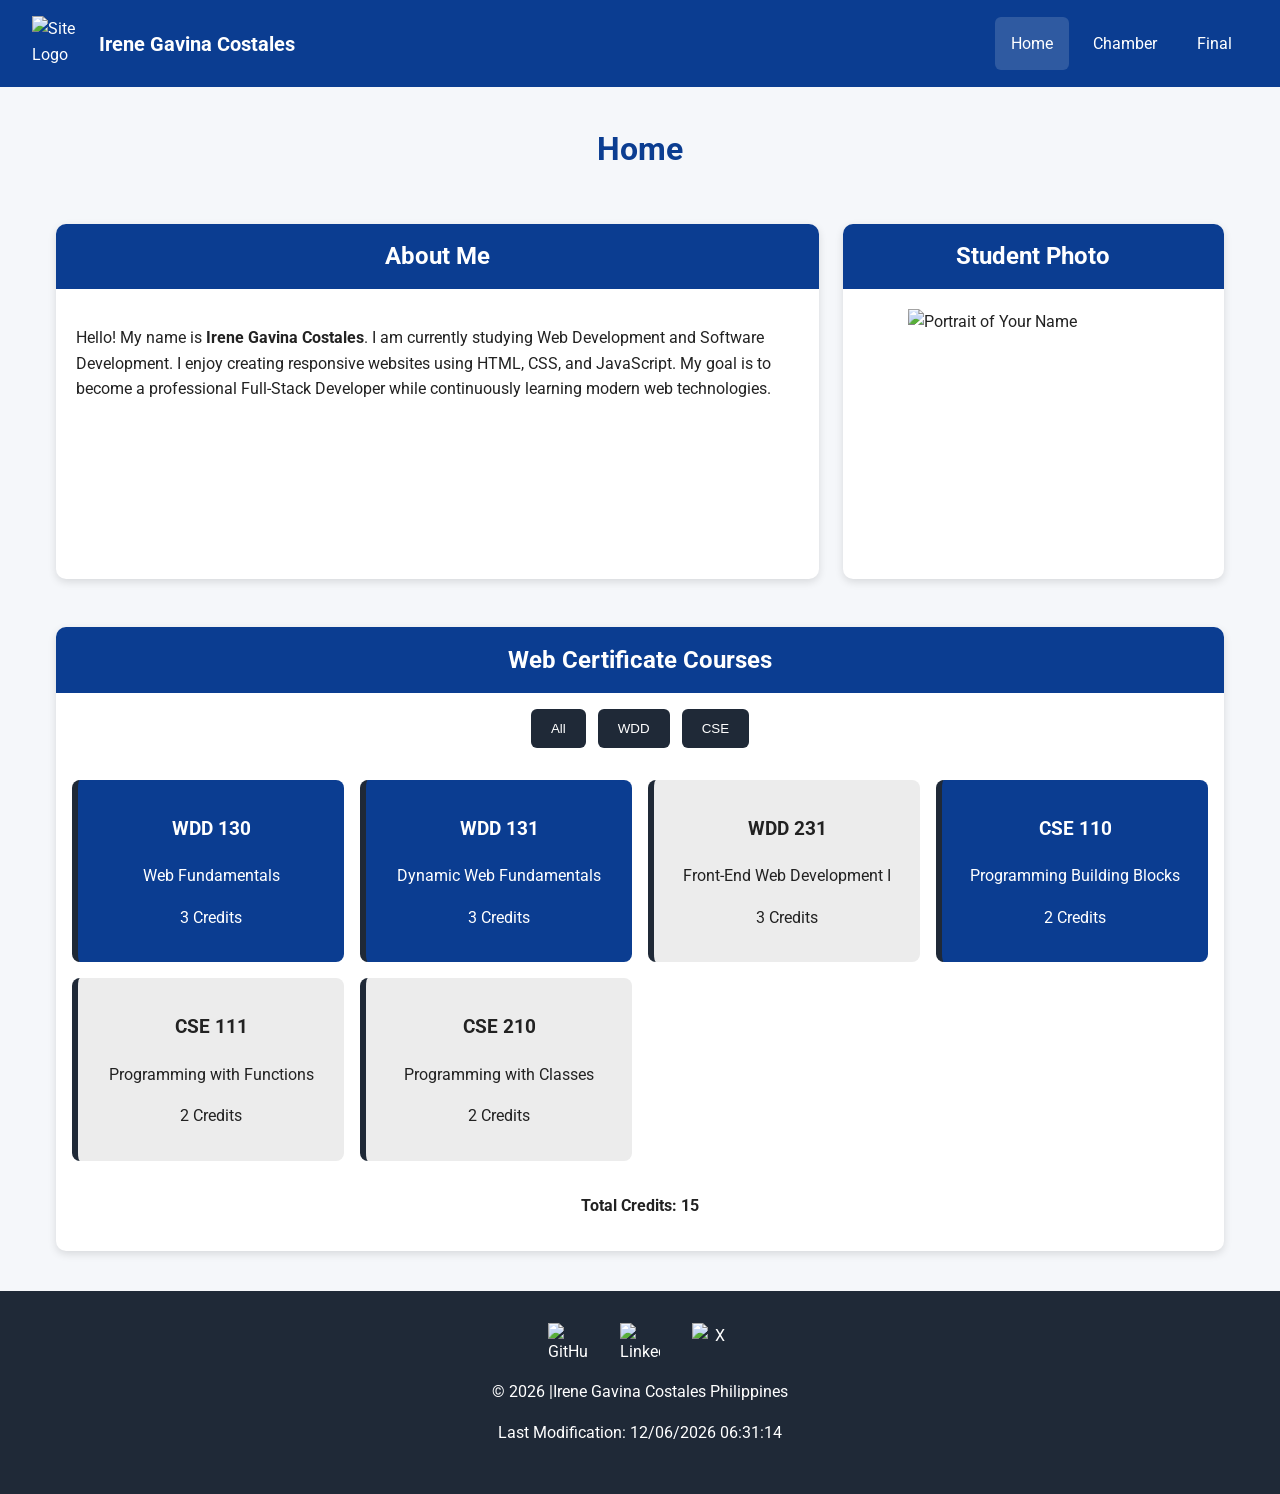
==== index.html @ 562f107d "commit" ====
<!DOCTYPE html>
<html lang="en">

<head>
    <!-- ==========================
         META INFORMATION
    =========================== -->
    <meta charset="UTF-8">
    <meta name="viewport" content="width=device-width, initial-scale=1.0">

    <title>Home | Irene Gavina Costales</title>

    <meta name="description"
      content="Student portfolio for WDD231 showcasing web development projects and certificate courses.">

    <meta name="author" content="Irene Gavina Costales">

    <!-- Favicon -->
    <link rel="icon" href="images/favicon.ico">

    <!-- Google Fonts -->
    <link rel="preconnect" href="https://fonts.googleapis.com">

    <link rel="preconnect" href="https://fonts.gstatic.com" crossorigin>

    <link href="https://fonts.googleapis.com/css2?family=Roboto:wght@400;500;700&display=swap"
      rel="stylesheet">

    <!-- CSS -->
    <link rel="stylesheet" href="styles/normalize.css">
    <link rel="stylesheet" href="styles/small.css">
    <link rel="stylesheet" href="styles/larger.css">

    <!-- JavaScript -->
    <script src="scripts/navigation.js" defer></script>
    <script src="scripts/dates.js" defer></script>
    <script src="scripts/courses.js" defer></script>

</head>

<body>

    <!-- ==========================
         HEADER
    =========================== -->

    <header>

        <div class="logo-container">

            <img src="images/logo.svg" alt="Site Logo" class="logo" width="60" height="60">

            <span>Irene Gavina Costales</span>

        </div>

        <button id="menu" aria-label="Open Navigation Menu">

            ☰

        </button>

        <nav>

            <ul class="navigation">

                <li>
                    <a href="index.html" class="active">
                        Home
                    </a>
                </li>

                <li>
                    <a href="chamber/index.html">
                        Chamber
                    </a>
                </li>

                <li>
                    <a href="final/index.html">
                        Final
                    </a>
                </li>

            </ul>

        </nav>

    </header>

    <!-- ==========================
         MAIN
    =========================== -->

    <main>

        <h1>Home</h1>

        <!-- About Me -->

        <section class="card">

            <h2>About Me</h2>

            <div class="card-content">

                <p>

                    Hello! My name is <strong>Irene Gavina Costales</strong>.

                    I am currently studying Web Development and Software Development.

                    I enjoy creating responsive websites using HTML, CSS, and JavaScript.

                    My goal is to become a professional Full-Stack Developer while continuously
                    learning modern web technologies.

                </p>

            </div>

        </section>

        <!-- Student Photo -->

        <section class="card">

            <h2>Student Photo</h2>

            <div class="card-content photo">

                <img src="images/profile.webp" alt="Portrait of Your Name" width="250" height="250"
                  loading="lazy">

            </div>

        </section>

        <!-- Certificate Courses -->

        <section class="courses">

            <h2>Web Certificate Courses</h2>

            <div class="filter-buttons">

                <button id="all">All</button>

                <button id="wdd">WDD</button>

                <button id="cse">CSE</button>

            </div>

            <!-- JavaScript inserts cards here -->

            <div id="course-container">

            </div>

            <p class="credits">

                Total Credits:

                <span id="totalCredits"></span>

            </p>

        </section>

    </main>

    <!-- ==========================
         FOOTER
    =========================== -->

    <footer>

        <div class="social">

            <a href="https://github.com/eneri11/wdd231" target="_blank" rel="noopener">

                <img src="images/github.svg" alt="GitHub" width="40" height="40">

            </a>

            <a href="https://www.linkedin.com/in/irene-costales-feb1179/" target="_blank"
              rel="noopener">

                <img src="images/linkedin.svg" alt="LinkedIn" width="40" height="40">

            </a>

            <a href="https://x.com/YOURUSERNAME" target="_blank" rel="noopener">

                <img src="images/x.svg" alt="X" width="40" height="40">

            </a>

        </div>

        <p>

            ©

            <span id="currentyear"></span>


            |Irene Gavina Costales

            Philippines

        </p>

        <p id="lastModified"></p>

    </footer>

</body>

</html>
---- styles/small.css ----
/* ============================================
   WDD131 Home Page
   Mobile First Styles
============================================ */

/* ---------- CSS VARIABLES ---------- */

:root {
    --primary-color: #0b3d91;
    --secondary-color: #1f2937;
    --accent-color: #f59e0b;

    --background-color: #f5f7fa;
    --card-color: #ffffff;
    --completed-color: #0b3d91;

    --text-color: #222;
    --light-text: #ffffff;
    --border-color: #d6d6d6;

    --max-width: 1200px;

    --shadow:
        0 3px 8px rgba(0, 0, 0, .12);

    --radius: 10px;

    --transition: .3s ease;
}

/* ---------- GLOBAL ---------- */

*,
*::before,
*::after {
    box-sizing: border-box;
}

html {
    font-family: "Roboto", sans-serif;
    scroll-behavior: smooth;
}

body {
    margin: 0;
    background: var(--background-color);
    color: var(--text-color);
    line-height: 1.6;
}

/* ---------- IMAGES ---------- */

img {
    max-width: 100%;
    height: auto;
    display: block;
}

/* ---------- LINKS ---------- */

a {
    text-decoration: none;
    color: inherit;
}

a:hover {
    transition: var(--transition);
}

/* ---------- HEADER ---------- */

header {
    background: var(--primary-color);
    color: white;

    display: flex;
    justify-content: space-between;
    align-items: center;

    padding: .75rem 1rem;
}

.logo-container {
    display: flex;
    align-items: center;
    gap: .75rem;
}

.logo {
    width: 55px;
}

.logo-container span {
    font-size: 1.25rem;
    font-weight: bold;
}

/* ---------- MENU BUTTON ---------- */

#menu {
    font-size: 2rem;
    border: none;
    background: none;
    color: white;
    cursor: pointer;
}

/* ---------- NAVIGATION ---------- */

.navigation {
    display: none;
    list-style: none;
    margin: 0;
    padding: 0;
}

.navigation.open {
    display: flex;
    flex-direction: column;
}

.navigation li {
    border-top: 1px solid rgba(255, 255, 255, .15);
}

.navigation a {
    display: block;
    padding: .85rem 1rem;
}

.navigation a:hover,
.navigation a.active {
    background: rgba(255, 255, 255, .15);
}

/* ---------- MAIN ---------- */

main {
    max-width: var(--max-width);
    margin: 0 auto;
    padding: 1rem;
}

h1 {
    text-align: center;
    color: var(--primary-color);
    margin-bottom: 1.5rem;
}

/* ---------- CARDS ---------- */

.card,
.courses {
    background: var(--card-color);
    border-radius: var(--radius);
    box-shadow: var(--shadow);

    margin-bottom: 1.5rem;

    overflow: hidden;
}

.card h2,
.courses h2 {
    margin: 0;
    padding: .85rem;
    text-align: center;

    background: var(--primary-color);
    color: white;
}

.card-content {
    padding: 1.25rem;
}

.photo {
    display: flex;
    justify-content: center;
}

/* ---------- BUTTONS ---------- */

.filter-buttons {
    display: flex;
    justify-content: center;
    gap: .75rem;

    padding: 1rem;
    flex-wrap: wrap;
}

.filter-buttons button {

    padding: .75rem 1.25rem;

    border: none;

    border-radius: 6px;

    background: var(--secondary-color);

    color: white;

    cursor: pointer;

    transition: var(--transition);
}

.filter-buttons button:hover {

    background: var(--accent-color);

}

/* ---------- COURSE CARDS ---------- */

#course-container {

    display: grid;

    gap: 1rem;

    padding: 1rem;

}

.course {

    padding: 1rem;

    border-radius: 8px;

    background: #ececec;

    text-align: center;

    border-left: 6px solid var(--secondary-color);

}

.completed {

    background: var(--completed-color);

    color: white;

}

/* ---------- CREDITS ---------- */

.credits {

    text-align: center;

    padding-bottom: 1rem;

    font-weight: bold;

}

/* ---------- FOOTER ---------- */

footer {

    background: var(--secondary-color);

    color: white;

    text-align: center;

    padding: 2rem 1rem;

}

.social {

    display: flex;

    justify-content: center;

    gap: 1rem;

    margin-bottom: 1rem;

}

.social img {

    width: 40px;

    transition: transform .25s ease;

}

.social img:hover {

    transform: scale(1.1);

}

/* ---------- ACCESSIBILITY ---------- */

button:focus,
a:focus {

    outline: 3px solid var(--accent-color);

    outline-offset: 3px;

}
---- styles/larger.css ----
/* ============================================
   Desktop Layout
============================================ */

@media only screen and (min-width: 768px) {

    /* ---------- HEADER ---------- */

    header {

        padding: 1rem 2rem;

    }

    #menu {

        display: none;

    }

    /* ---------- NAVIGATION ---------- */

    nav {

        margin-left: auto;

    }

    .navigation {

        display: flex !important;

        flex-direction: row;

        gap: .5rem;

    }

    .navigation li {

        border: none;

    }

    .navigation a {

        border-radius: 6px;

    }

    /* ---------- MAIN GRID ---------- */

    main {

        display: grid;

        grid-template-columns: 2fr 1fr;

        gap: 1.5rem;

    }

    /* Page title */

    main h1 {

        grid-column: 1 / -1;

    }

    /* Courses spans full width */

    .courses {

        grid-column: 1 / -1;

    }

    /* ---------- COURSE GRID ---------- */

    #course-container {

        grid-template-columns: repeat(auto-fit, minmax(220px, 1fr));

    }

    /* ---------- FOOTER ---------- */

    .social {

        gap: 2rem;

    }

}
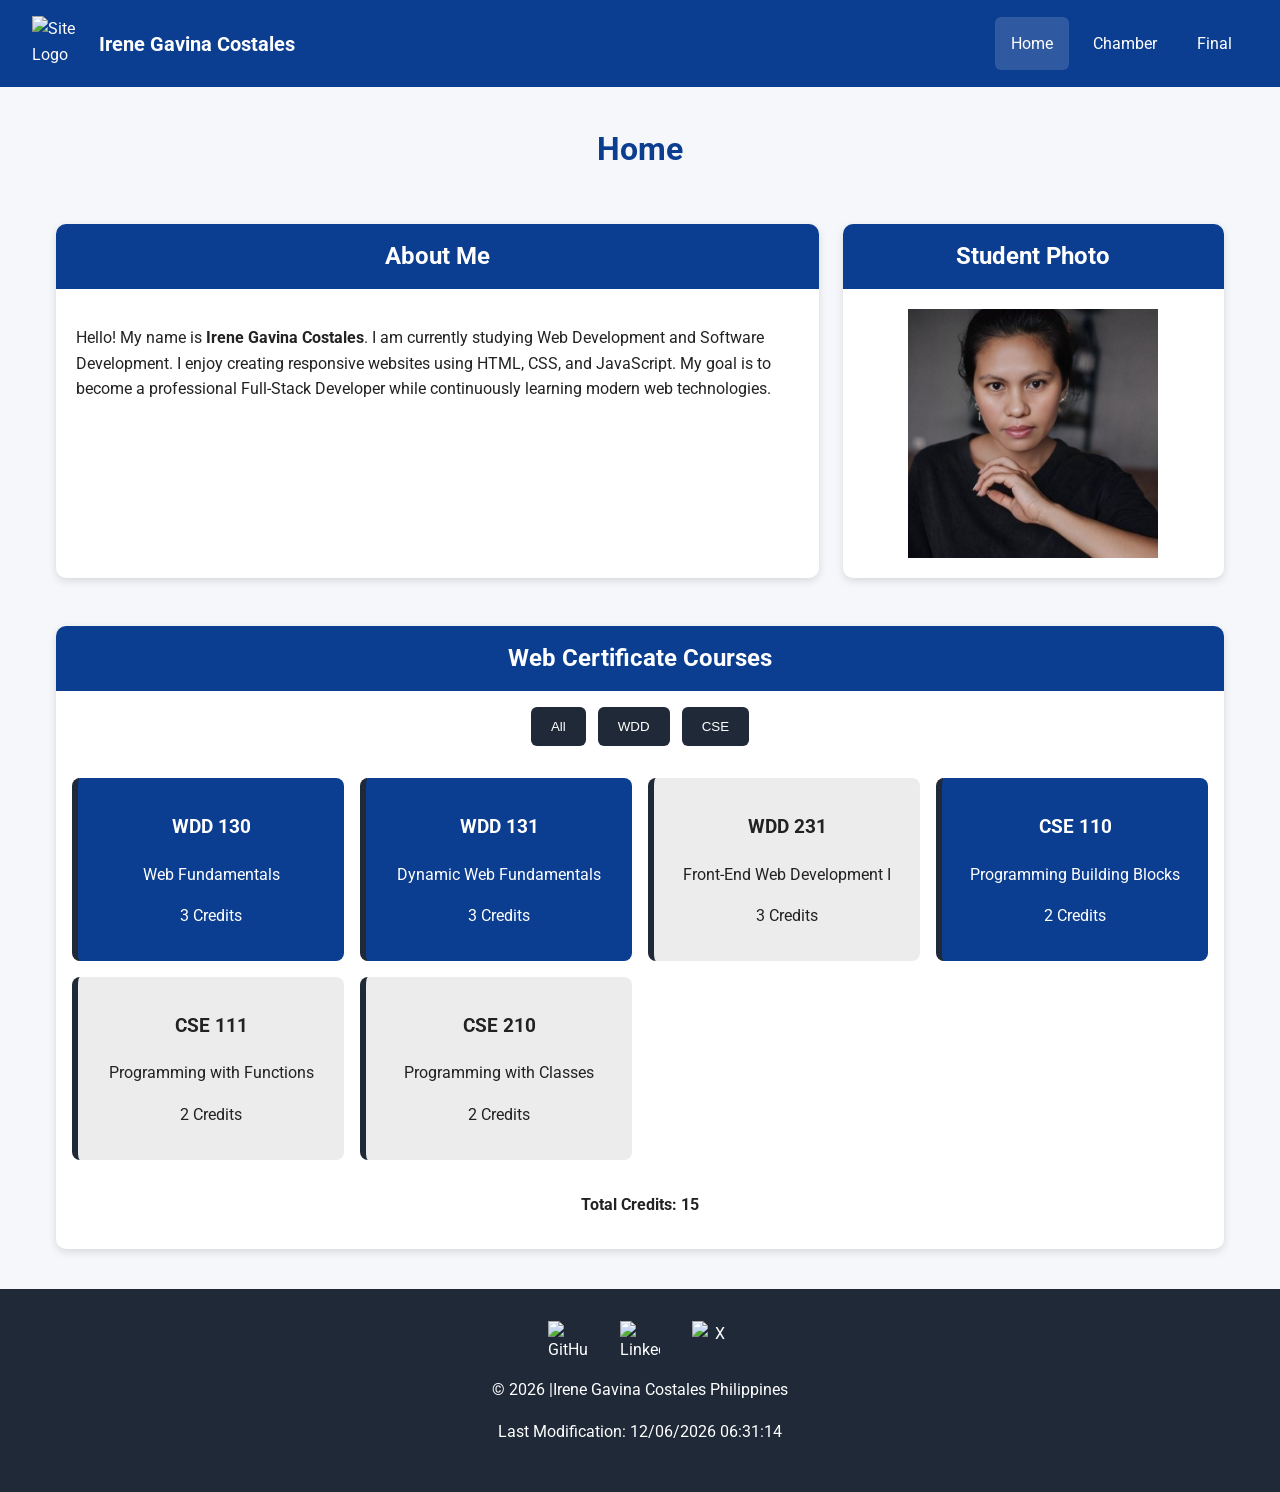
==== commit 9a056a19: "commit" ====
--- a/index.html
+++ b/index.html
@@ -129,8 +129,8 @@
 
             <div class="card-content photo">
 
-                <img src="images/profile.webp" alt="Portrait of Your Name" width="250" height="250"
-                  loading="lazy">
+                <img src="images/profile pic.jpg" alt="Portrait of Your Name" width="250"
+                  height="250" loading="lazy">
 
             </div>
 
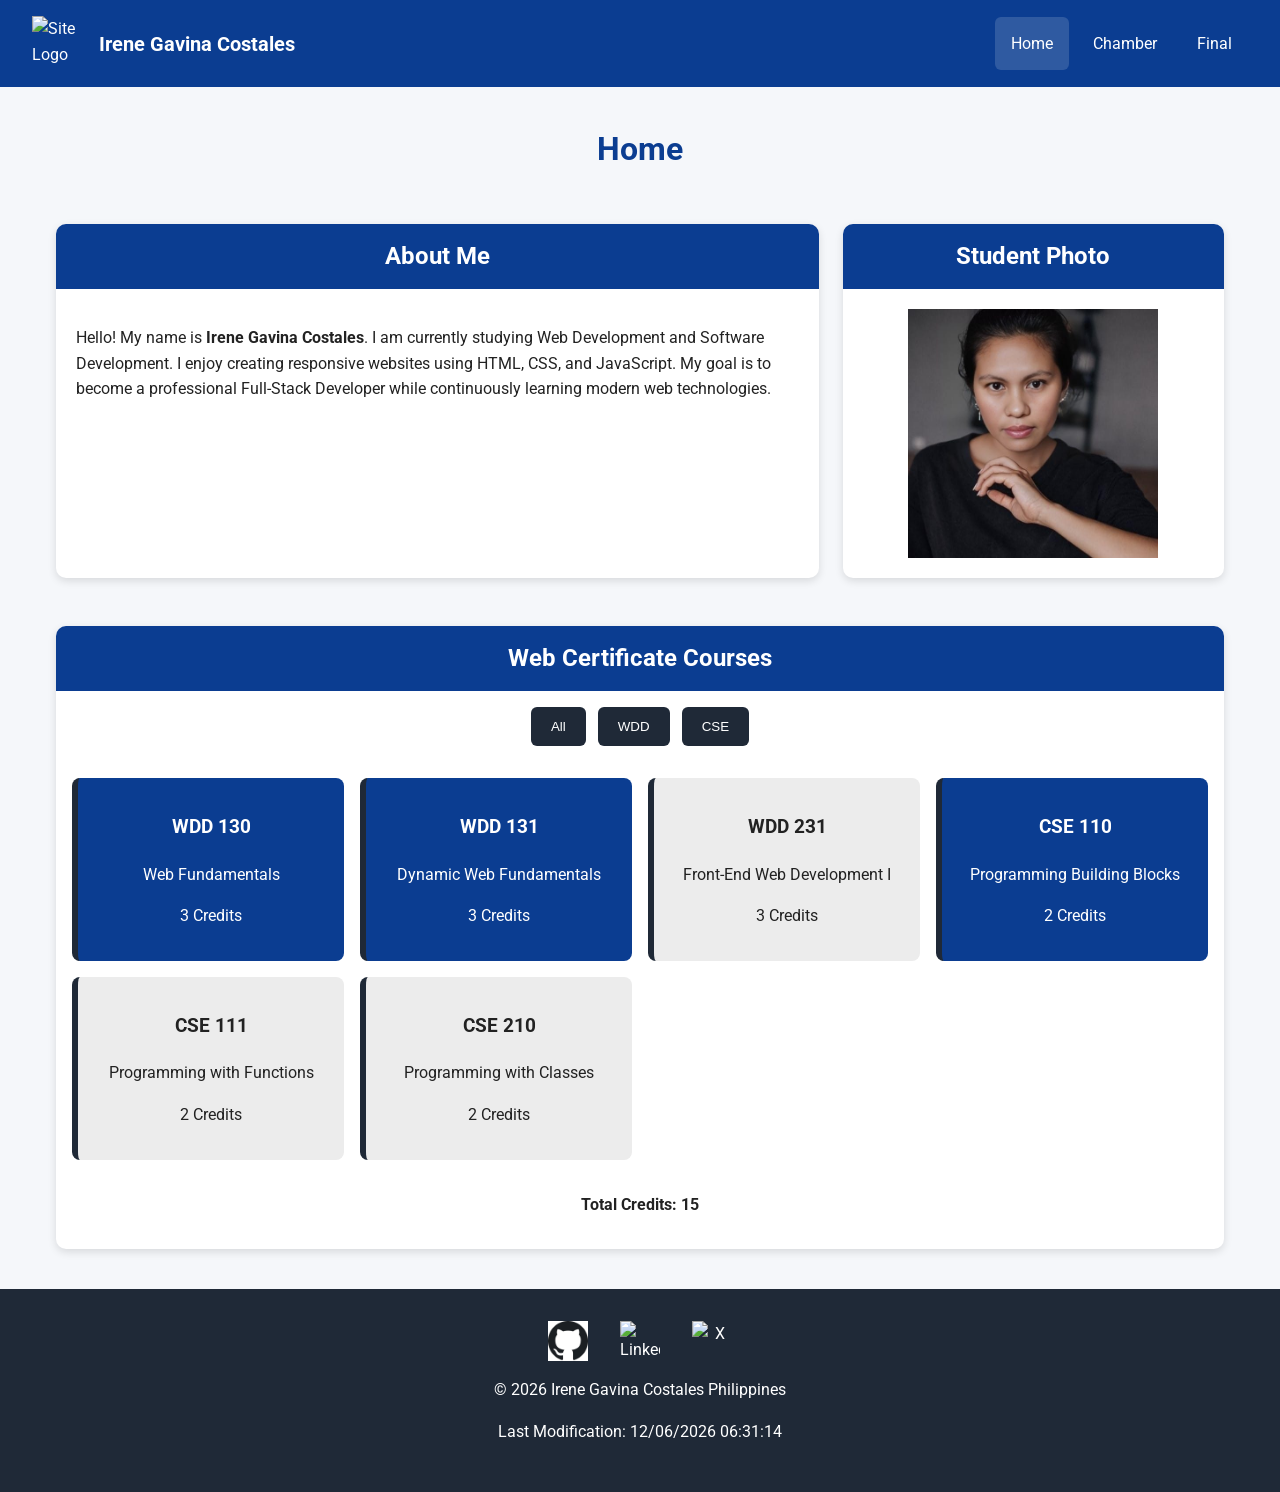
==== commit 46688582: "commit" ====
--- a/index.html
+++ b/index.html
@@ -180,7 +180,7 @@
 
             <a href="https://github.com/eneri11/wdd231" target="_blank" rel="noopener">
 
-                <img src="images/github.svg" alt="GitHub" width="40" height="40">
+                <img src="images/github.png" alt="GitHub" width="40" height="40">
 
             </a>
 
@@ -206,7 +206,7 @@
             <span id="currentyear"></span>
 
 
-            |Irene Gavina Costales
+            Irene Gavina Costales
 
             Philippines
 
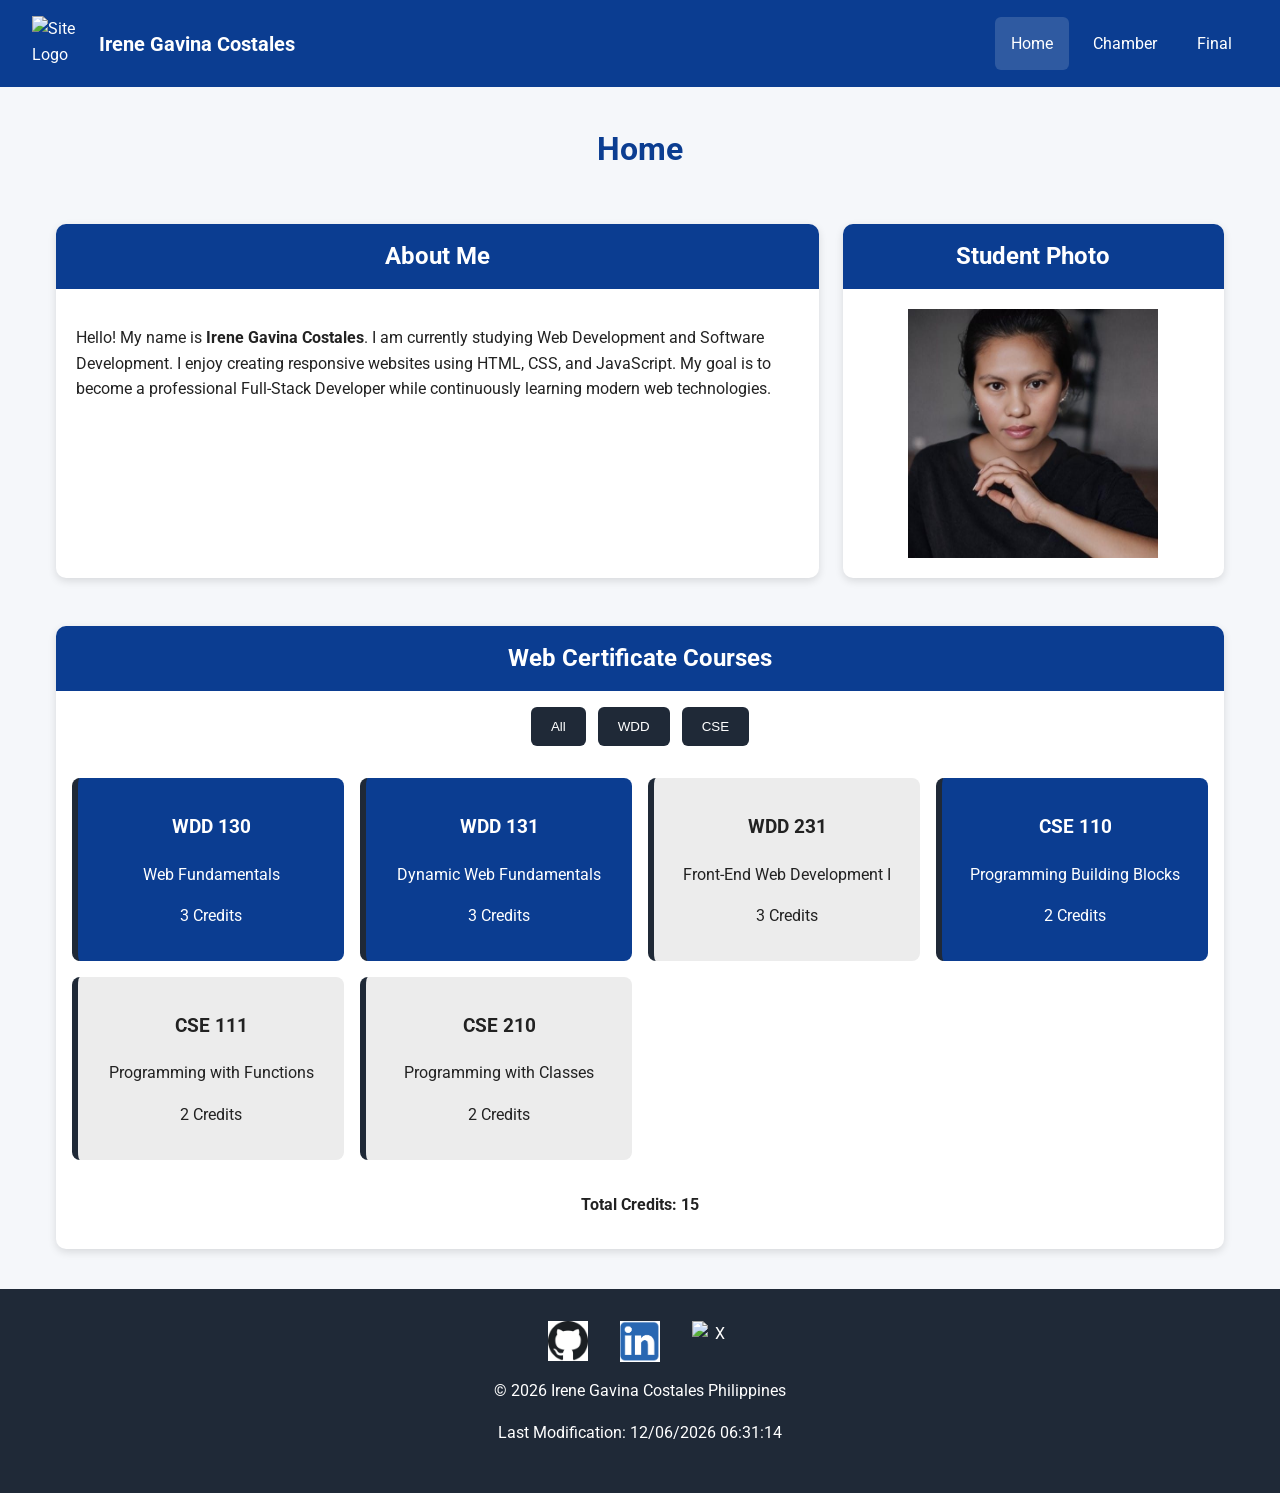
==== commit 7de1c7e2: "commit" ====
--- a/index.html
+++ b/index.html
@@ -187,7 +187,7 @@
             <a href="https://www.linkedin.com/in/irene-costales-feb1179/" target="_blank"
               rel="noopener">
 
-                <img src="images/linkedin.svg" alt="LinkedIn" width="40" height="40">
+                <img src="images/linkedIn.png" alt="LinkedIn" width="40" height="40">
 
             </a>
 
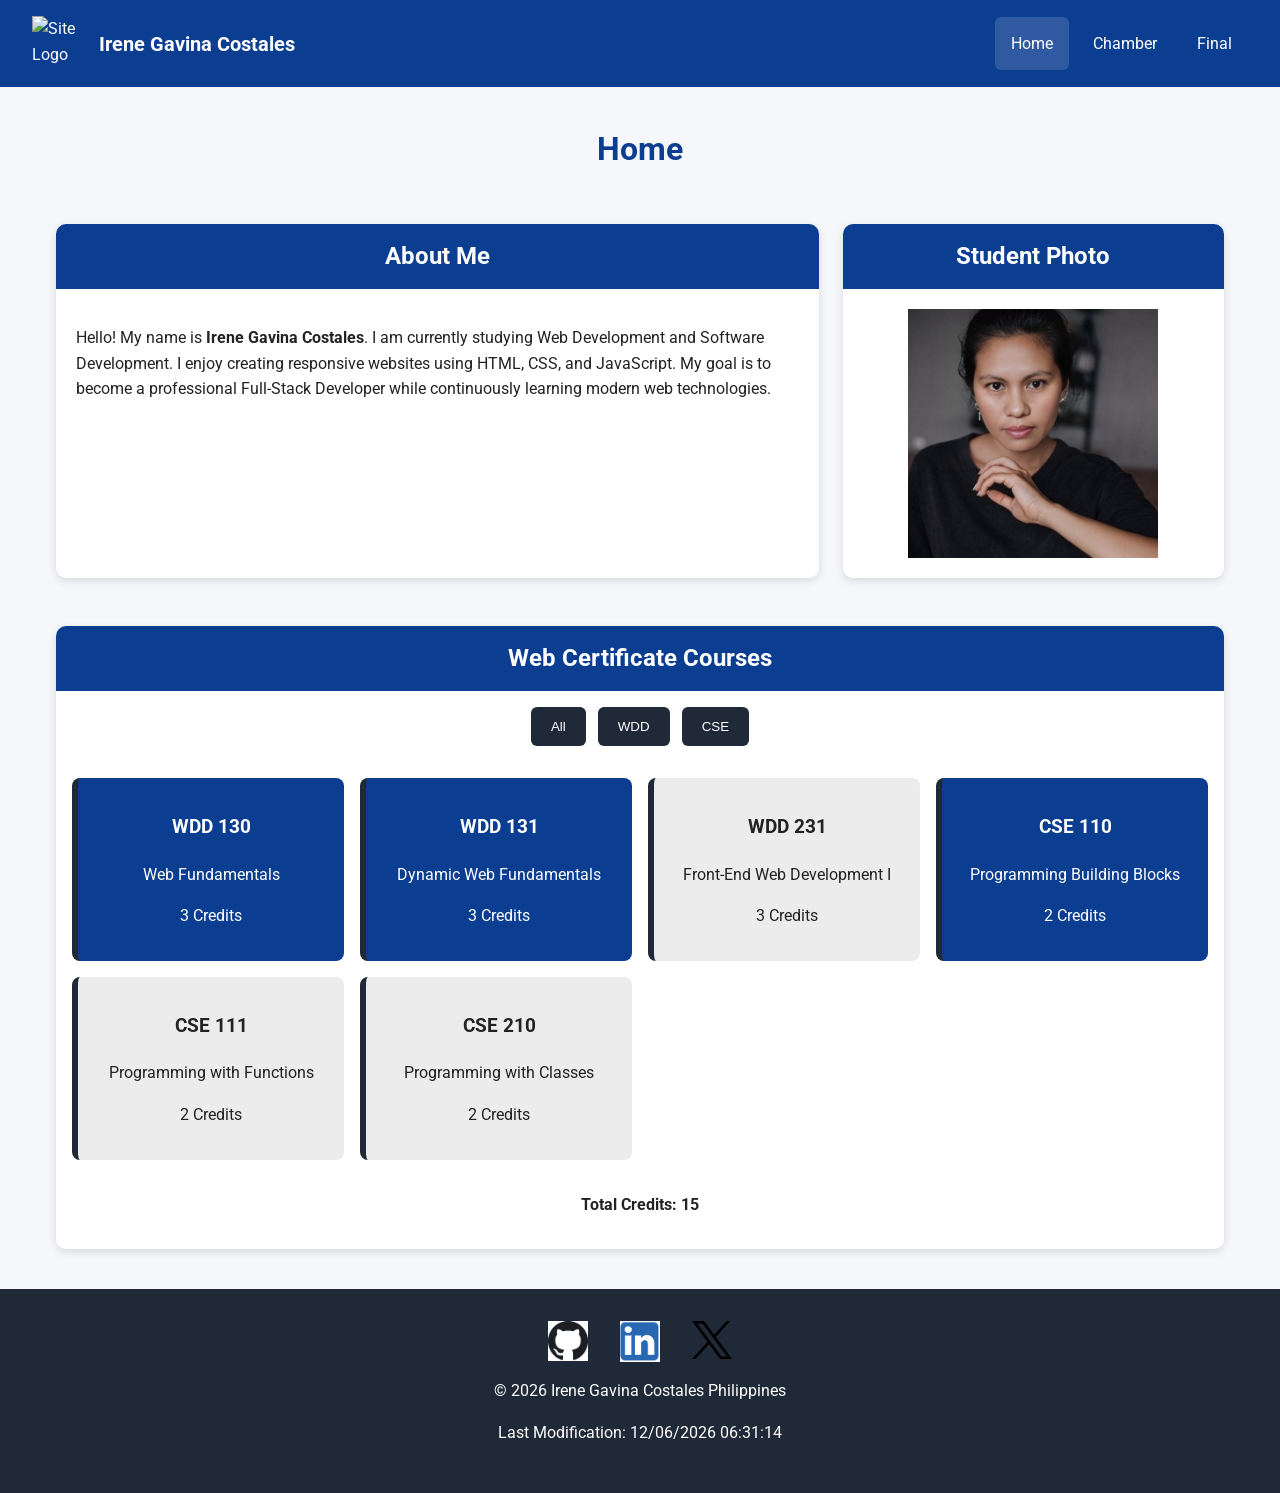
==== commit e0fd4ebb: "commit" ====
--- a/index.html
+++ b/index.html
@@ -191,9 +191,9 @@
 
             </a>
 
-            <a href="https://x.com/YOURUSERNAME" target="_blank" rel="noopener">
-
-                <img src="images/x.svg" alt="X" width="40" height="40">
+            <a href="https://x.com/irenecostales2" target="_blank" rel="noopener">
+
+                <img src="images/x-logo.png" alt="X" width="40" height="40">
 
             </a>
 
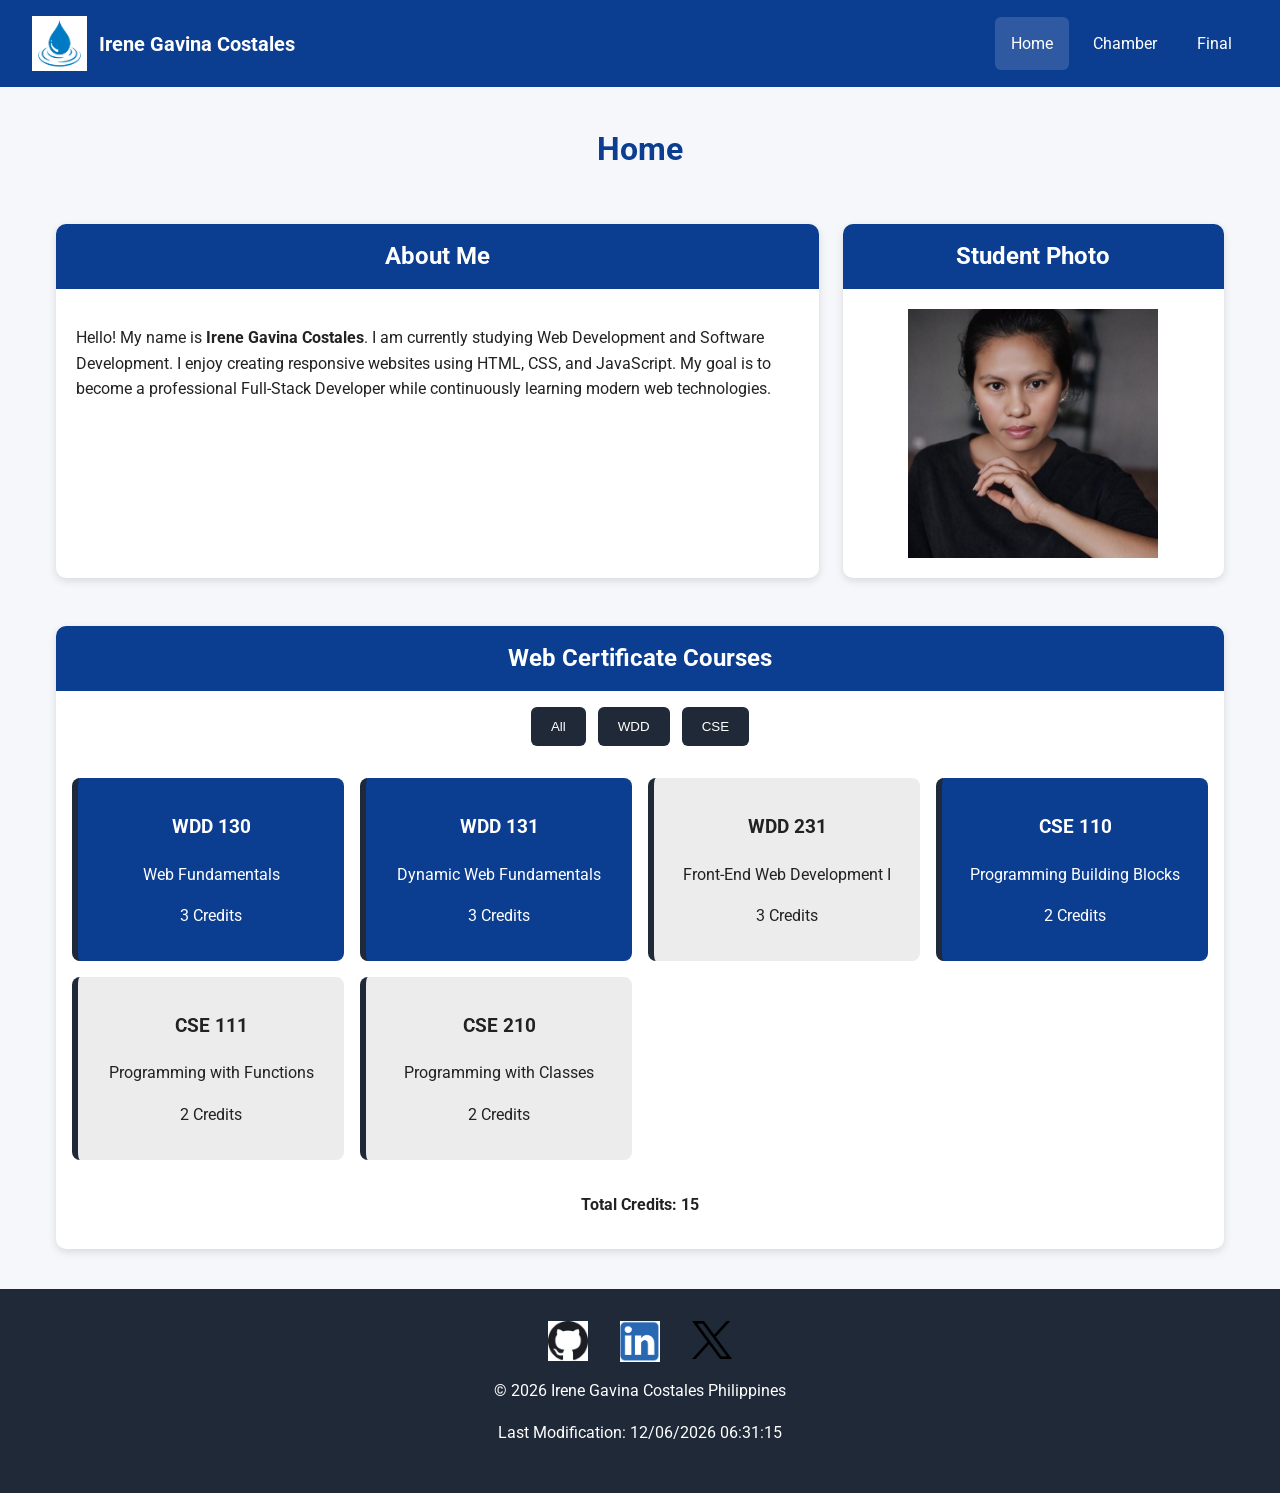
==== commit 37e195fa: "commit" ====
--- a/index.html
+++ b/index.html
@@ -48,7 +48,8 @@
 
         <div class="logo-container">
 
-            <img src="images/logo.svg" alt="Site Logo" class="logo" width="60" height="60">
+            <img src="images/Rain Droplet Into Rings.jpg" alt="Site Logo" class="logo" width="60"
+              height="60">
 
             <span>Irene Gavina Costales</span>
 
